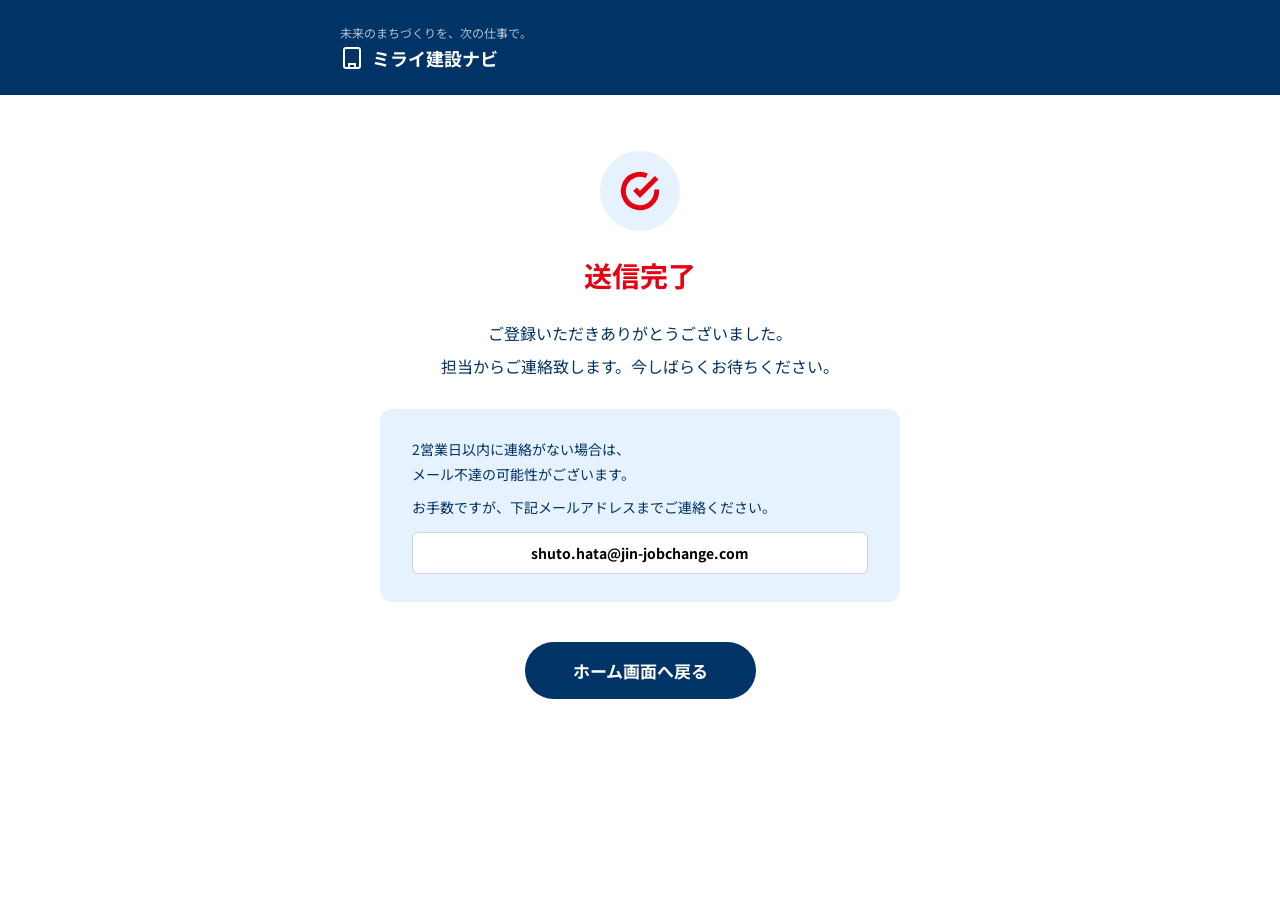
==== thanks.html @ caefb7eb "Add files via upload" ====
<!DOCTYPE html>
<html lang="ja">
<head>
  <meta charset="UTF-8">
  <meta name="viewport" content="width=device-width, initial-scale=1.0">
  <title>送信完了 | ミライ建設ナビ</title>
  <link rel="stylesheet" href="cta.css">
  <link rel="stylesheet" href="thanks.css">
</head>
<body>

  <div class="thanks-page">
    <!-- ====== Header ====== -->
    <div class="thanks-header">
      <div class="thanks-header-inner">
        <p class="thanks-tagline">未来のまちづくりを、次の仕事で。</p>
        <div class="thanks-logo">
          <svg viewBox="0 0 24 24" fill="none" stroke="currentColor" stroke-width="2"><rect x="4" y="2" width="16" height="20" rx="2" ry="2"/><path d="M9 22v-4h6v4"/><path d="M8 6h.01"/><path d="M16 6h.01"/><path d="M12 6h.01"/><path d="M12 10h.01"/><path d="M12 14h.01"/><path d="M16 10h.01"/><path d="M16 14h.01"/><path d="M8 10h.01"/><path d="M8 14h.01"/></svg>
          <span>ミライ建設ナビ</span>
        </div>
      </div>
    </div>

    <!-- ====== Main Content ====== -->
    <div class="thanks-content">
      <!-- Completion Icon -->
      <div class="thanks-icon-wrapper">
        <svg class="thanks-checkmark" viewBox="0 0 24 24" fill="none" stroke="currentColor" stroke-width="3"><path d="M22 11.08V12a10 10 0 1 1-5.93-9.14"/><polyline points="22 4 12 14.01 9 11.01"/></svg>
      </div>

      <h1 class="thanks-title">送信完了</h1>

      <div class="thanks-message">
        <p class="thanks-text">ご登録いただきありがとうございました。</p>
        <p class="thanks-text">担当からご連絡致します。今しばらくお待ちください。</p>
      </div>

      <!-- Info Box -->
      <div class="thanks-info-box">
        <p class="thanks-info-text">2営業日以内に連絡がない場合は、<br>メール不達の可能性がございます。</p>
        <p class="thanks-info-text">お手数ですが、下記メールアドレスまでご連絡ください。</p>
        <p class="thanks-email">shuto.hata@jin-jobchange.com</p>
      </div>

      <!-- Return Button -->
      <a href="index.html" class="thanks-btn">ホーム画面へ戻る</a>
    </div>
  </div>

</body>
</html>
---- cta.css ----
/* ============================================
   ミライ建設ナビ - CTA Form Page Styles
   ============================================ */

@import url('https://fonts.googleapis.com/css2?family=Noto+Sans+JP:wght@400;500;700;800&display=swap');

/* --- Reset --- */
*, *::before, *::after {
  margin: 0;
  padding: 0;
  box-sizing: border-box;
}

body {
  font-family: 'Noto Sans JP', sans-serif;
  background: #f5f5f5;
  min-height: 100vh;
}

/* --- Page Container --- */
.cta-page {
  max-width: 480px;
  margin: 0 auto;
  padding: 0 16px 40px;
  background: #ffffff;
  min-height: 100vh;
}

/* --- Pink Header --- */
.cta-header {
  background: linear-gradient(135deg, #FF3399, #FF66B2);
  color: white;
  text-align: center;
  padding: 32px 20px 24px;
  border-radius: 0 0 24px 24px;
  margin: 0 -16px 24px;
}

.cta-header-icon {
  width: 48px;
  height: 48px;
  margin: 0 auto 12px;
  stroke: white;
}

.cta-header-text {
  font-size: 20px;
  font-weight: 700;
  color: white;
  line-height: 1.4;
}

/* --- Step Navigation --- */
.step-nav {
  display: flex;
  align-items: center;
  justify-content: center;
  gap: 4px;
  margin-bottom: 32px;
  padding: 0 8px;
}

.step-item {
  flex: 1;
  text-align: center;
  padding: 8px 4px;
  border-radius: 8px;
  border: 2px solid #d1d5db;
  background: #ffffff;
  transition: all 0.3s ease;
}

.step-item.active {
  background: #003366;
  border-color: #003366;
}

.step-item.completed {
  background: #e6f2ff;
  border-color: #003366;
}

.step-label {
  font-size: 12px;
  font-weight: 700;
  color: #6b7280;
  display: block;
}

.step-item.active .step-label {
  color: white;
}

.step-item.completed .step-label {
  color: #003366;
}

.step-arrow {
  width: 16px;
  height: 16px;
  color: #9ca3af;
  flex-shrink: 0;
}

@media (min-width: 480px) {
  .step-arrow { width: 20px; height: 20px; }
}

/* --- Step Content --- */
.step-content {
  display: none;
}

.step-content.active {
  display: block;
  animation: fadeIn 0.3s ease;
}

@keyframes fadeIn {
  from { opacity: 0; transform: translateY(8px); }
  to { opacity: 1; transform: translateY(0); }
}

/* --- Form Container --- */
.step-form-container {
  padding: 0 4px;
}

/* --- Form Group --- */
.form-group {
  margin-bottom: 24px;
}

/* --- Form Label --- */
.form-label {
  display: block;
  font-size: 14px;
  font-weight: 700;
  color: #f97316;
  margin-bottom: 8px;
}

/* --- Form Select --- */
.form-select-wrapper {
  position: relative;
}

.form-select {
  width: 100%;
  padding: 14px 48px 14px 16px;
  font-size: 16px;
  font-family: 'Noto Sans JP', sans-serif;
  color: #333333;
  background: #ffffff;
  border: 2px solid #003366;
  border-radius: 8px;
  appearance: none;
  -webkit-appearance: none;
  cursor: pointer;
  transition: border-color 0.2s;
}

.form-select:focus {
  outline: none;
  border-color: #004080;
  box-shadow: 0 0 0 3px rgba(0, 51, 102, 0.1);
}

.form-select option {
  padding: 8px;
  font-size: 15px;
}

.select-arrow {
  position: absolute;
  right: 16px;
  top: 50%;
  transform: translateY(-50%);
  width: 20px;
  height: 20px;
  color: #003366;
  pointer-events: none;
}

/* --- Form Input --- */
.form-input {
  width: 100%;
  padding: 14px 16px;
  font-size: 16px;
  font-family: 'Noto Sans JP', sans-serif;
  color: #333333;
  background: #ffffff;
  border: 2px solid #003366;
  border-radius: 8px;
  transition: border-color 0.2s, box-shadow 0.2s;
}

.form-input::placeholder {
  color: #9ca3af;
}

.form-input:focus {
  outline: none;
  border-color: #004080;
  box-shadow: 0 0 0 3px rgba(0, 51, 102, 0.1);
}

/* --- Form Textarea --- */
.form-textarea {
  width: 100%;
  padding: 14px 16px;
  font-size: 16px;
  font-family: 'Noto Sans JP', sans-serif;
  color: #333333;
  background: #ffffff;
  border: 2px solid #003366;
  border-radius: 8px;
  resize: vertical;
  min-height: 100px;
  line-height: 1.6;
  transition: border-color 0.2s, box-shadow 0.2s;
}

.form-textarea::placeholder {
  color: #9ca3af;
}

.form-textarea:focus {
  outline: none;
  border-color: #004080;
  box-shadow: 0 0 0 3px rgba(0, 51, 102, 0.1);
}

/* --- Privacy Checkbox --- */
.privacy-check {
  margin-bottom: 24px;
  padding: 0 4px;
}

.privacy-label {
  display: flex;
  align-items: flex-start;
  gap: 10px;
  cursor: pointer;
  font-size: 14px;
  color: #003366;
  line-height: 1.5;
}

.privacy-checkbox {
  width: 18px;
  height: 18px;
  margin-top: 2px;
  accent-color: #003366;
  cursor: pointer;
  flex-shrink: 0;
}

/* --- Buttons --- */
.step-buttons {
  padding: 0 4px;
  margin-top: 8px;
}

.btn-next {
  display: flex;
  align-items: center;
  justify-content: center;
  gap: 8px;
  width: 100%;
  padding: 16px 24px;
  font-size: 16px;
  font-weight: 700;
  font-family: 'Noto Sans JP', sans-serif;
  color: white;
  background: #003366;
  border: none;
  border-radius: 50px;
  cursor: pointer;
  transition: background 0.2s, box-shadow 0.2s;
  margin-bottom: 12px;
}

.btn-next:hover {
  background: #004080;
  box-shadow: 0 4px 12px rgba(0, 51, 102, 0.3);
}

.btn-next svg {
  width: 20px;
  height: 20px;
}

.btn-submit {
  display: flex;
  align-items: center;
  justify-content: center;
  gap: 8px;
  width: 100%;
  padding: 16px 24px;
  font-size: 16px;
  font-weight: 700;
  font-family: 'Noto Sans JP', sans-serif;
  color: white;
  background: #003366;
  border: none;
  border-radius: 50px;
  cursor: pointer;
  transition: background 0.2s, box-shadow 0.2s;
  margin-bottom: 12px;
}

.btn-submit:hover {
  background: #004080;
  box-shadow: 0 4px 12px rgba(0, 51, 102, 0.3);
}

.btn-back {
  display: flex;
  align-items: center;
  justify-content: center;
  gap: 8px;
  width: 100%;
  padding: 12px 24px;
  font-size: 14px;
  font-weight: 500;
  font-family: 'Noto Sans JP', sans-serif;
  color: #6b7280;
  background: #ffffff;
  border: 2px solid #d1d5db;
  border-radius: 50px;
  cursor: pointer;
  transition: border-color 0.2s, color 0.2s;
}

.btn-back:hover {
  border-color: #9ca3af;
  color: #374151;
}

.btn-back svg {
  width: 18px;
  height: 18px;
}

/* --- Responsive (Desktop) --- */
@media (min-width: 768px) {
  .cta-page {
    max-width: 600px;
    padding: 0 32px 60px;
  }

  .cta-header {
    padding: 40px 24px 28px;
    border-radius: 0 0 32px 32px;
    margin: 0 -32px 32px;
  }

  .cta-header-icon {
    width: 56px;
    height: 56px;
  }

  .cta-header-text {
    font-size: 22px;
  }

  .step-nav {
    gap: 8px;
    margin-bottom: 40px;
  }

  .step-item {
    padding: 10px 8px;
  }

  .step-label {
    font-size: 14px;
  }

  .step-arrow {
    width: 24px;
    height: 24px;
  }

  .form-label {
    font-size: 15px;
    margin-bottom: 10px;
  }

  .form-select,
  .form-input {
    padding: 16px 52px 16px 20px;
    font-size: 17px;
  }

  .form-textarea {
    padding: 16px 20px;
    font-size: 17px;
  }

  .btn-next,
  .btn-submit {
    padding: 18px 32px;
    font-size: 18px;
  }

  .btn-back {
    padding: 14px 32px;
    font-size: 15px;
  }
}

/* --- Error State --- */
.form-input.error,
.form-select.error {
  border-color: #FF3333;
  box-shadow: 0 0 0 3px rgba(255, 51, 51, 0.1);
}

.error-message {
  color: #FF3333;
  font-size: 13px;
  margin-top: 6px;
  display: none;
}

.error-message.visible {
  display: block;
}
---- thanks.css ----
/* ============================================
   ミライ建設ナビ - Thank You Page Styles
   ============================================ */

/* --- Page Container --- */
.thanks-page {
  min-height: 100vh;
  background: #ffffff;
}

/* --- Header --- */
.thanks-header {
  background: #003366;
  padding: 20px 24px;
}

@media (min-width: 768px) {
  .thanks-header {
    padding: 24px 40px;
  }
}

.thanks-header-inner {
  max-width: 600px;
  margin: 0 auto;
}

.thanks-tagline {
  font-size: 12px;
  color: rgba(255, 255, 255, 0.7);
  margin-bottom: 4px;
}

.thanks-logo {
  display: flex;
  align-items: center;
  gap: 8px;
}

.thanks-logo svg {
  width: 24px;
  height: 24px;
  color: white;
}

.thanks-logo span {
  font-size: 18px;
  font-weight: 700;
  color: white;
}

/* --- Content Area --- */
.thanks-content {
  max-width: 600px;
  margin: 0 auto;
  padding: 40px 24px 60px;
  text-align: center;
}

@media (min-width: 768px) {
  .thanks-content {
    padding: 56px 40px 80px;
  }
}

/* --- Checkmark Icon --- */
.thanks-icon-wrapper {
  width: 80px;
  height: 80px;
  margin: 0 auto 24px;
  background: #e6f2ff;
  border-radius: 50%;
  display: flex;
  align-items: center;
  justify-content: center;
}

.thanks-checkmark {
  width: 40px;
  height: 40px;
  color: #E60012;
}

/* --- Title --- */
.thanks-title {
  font-size: 24px;
  font-weight: 700;
  color: #E60012;
  margin-bottom: 20px;
}

@media (min-width: 768px) {
  .thanks-title {
    font-size: 28px;
    margin-bottom: 24px;
  }
}

/* --- Message --- */
.thanks-message {
  margin-bottom: 28px;
}

.thanks-text {
  font-size: 16px;
  color: #003366;
  line-height: 1.8;
  margin-bottom: 4px;
}

/* --- Info Box --- */
.thanks-info-box {
  background: #E6F2FF;
  border-radius: 12px;
  padding: 24px;
  margin-bottom: 32px;
  text-align: left;
}

@media (min-width: 768px) {
  .thanks-info-box {
    padding: 28px 32px;
    margin-bottom: 40px;
  }
}

.thanks-info-text {
  font-size: 14px;
  color: #003366;
  line-height: 1.8;
  margin-bottom: 8px;
}

.thanks-email {
  font-size: 14px;
  font-weight: 700;
  color: #000000;
  word-break: break-all;
  margin-top: 12px;
  padding: 10px 16px;
  background: #ffffff;
  border-radius: 6px;
  text-align: center;
  border: 1px solid #d1d5db;
}

/* --- Return Button --- */
.thanks-btn {
  display: inline-block;
  padding: 14px 40px;
  font-size: 16px;
  font-weight: 700;
  font-family: 'Noto Sans JP', sans-serif;
  color: white;
  background: #003366;
  border-radius: 50px;
  transition: background 0.2s, box-shadow 0.2s;
  text-decoration: none;
}

.thanks-btn:hover {
  background: #004080;
  box-shadow: 0 4px 12px rgba(0, 51, 102, 0.3);
}

@media (min-width: 768px) {
  .thanks-btn {
    padding: 16px 48px;
    font-size: 17px;
  }
}
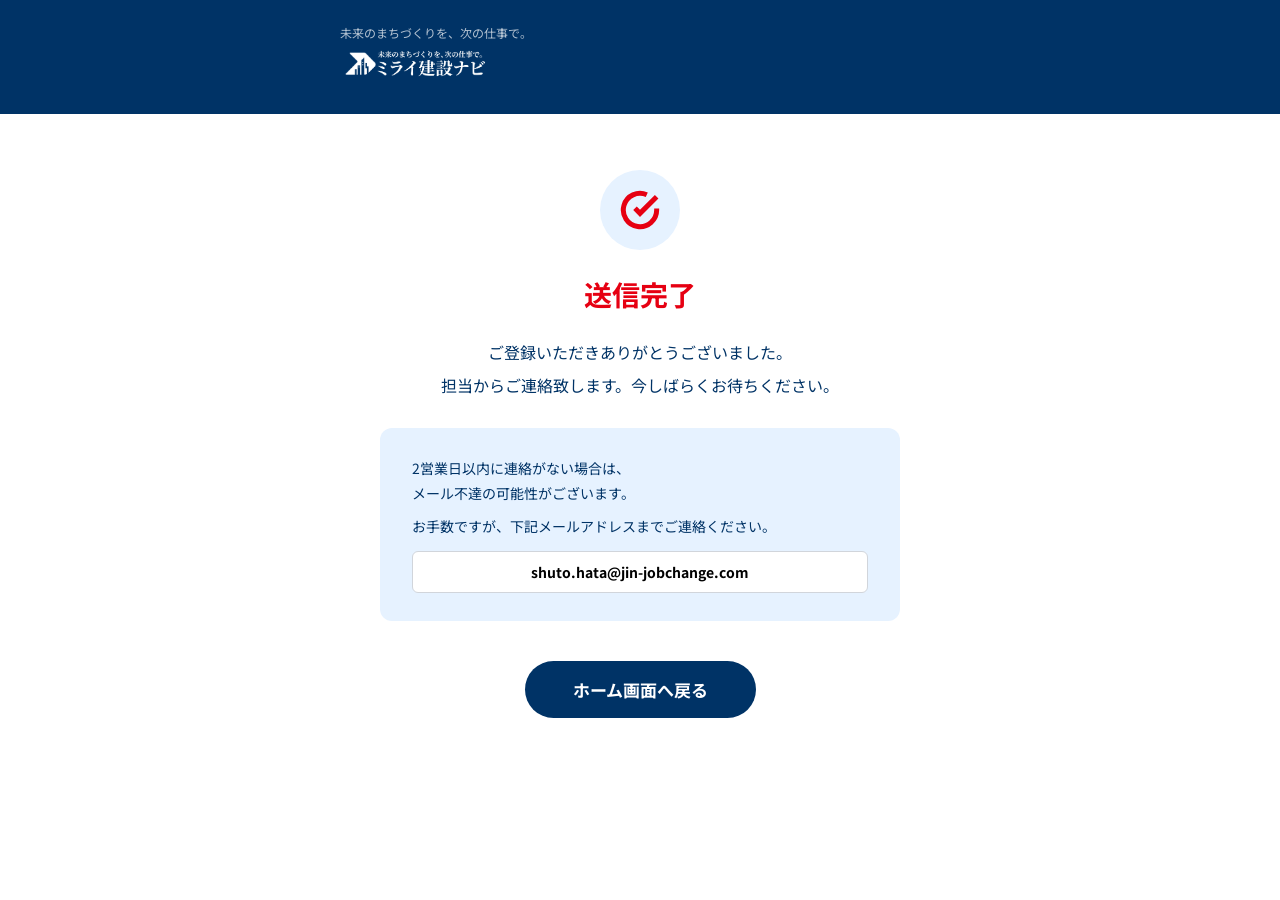
==== commit f32b9c8d: "Add files via upload" ====
--- a/thanks.html
+++ b/thanks.html
@@ -15,8 +15,7 @@
       <div class="thanks-header-inner">
         <p class="thanks-tagline">未来のまちづくりを、次の仕事で。</p>
         <div class="thanks-logo">
-          <svg viewBox="0 0 24 24" fill="none" stroke="currentColor" stroke-width="2"><rect x="4" y="2" width="16" height="20" rx="2" ry="2"/><path d="M9 22v-4h6v4"/><path d="M8 6h.01"/><path d="M16 6h.01"/><path d="M12 6h.01"/><path d="M12 10h.01"/><path d="M12 14h.01"/><path d="M16 10h.01"/><path d="M16 14h.01"/><path d="M8 10h.01"/><path d="M8 14h.01"/></svg>
-          <span>ミライ建設ナビ</span>
+          <img src="images/logo01.png" alt="ミライ建設ナビ" class="thanks-logo-img">
         </div>
       </div>
     </div>
--- a/cta.css
+++ b/cta.css
@@ -19,11 +19,24 @@
 
 /* --- Page Container --- */
 .cta-page {
-  max-width: 480px;
+  max-width: 100%;
   margin: 0 auto;
   padding: 0 16px 40px;
   background: #ffffff;
   min-height: 100vh;
+}
+
+/* --- Desktop: Center the form with proper width --- */
+@media (min-width: 768px) {
+  .cta-page {
+    max-width: 100%;
+    padding: 0 40px 60px;
+  }
+
+  .cta-form-wrapper {
+    max-width: 640px;
+    margin: 0 auto;
+  }
 }
 
 /* --- Pink Header --- */
@@ -345,15 +358,10 @@
 
 /* --- Responsive (Desktop) --- */
 @media (min-width: 768px) {
-  .cta-page {
-    max-width: 600px;
-    padding: 0 32px 60px;
-  }
-
   .cta-header {
-    padding: 40px 24px 28px;
+    padding: 48px 32px 32px;
     border-radius: 0 0 32px 32px;
-    margin: 0 -32px 32px;
+    margin: 0 -40px 32px;
   }
 
   .cta-header-icon {
@@ -362,7 +370,7 @@
   }
 
   .cta-header-text {
-    font-size: 22px;
+    font-size: 24px;
   }
 
   .step-nav {
@@ -371,7 +379,7 @@
   }
 
   .step-item {
-    padding: 10px 8px;
+    padding: 12px 12px;
   }
 
   .step-label {
@@ -381,6 +389,15 @@
   .step-arrow {
     width: 24px;
     height: 24px;
+  }
+
+  .step-form-container {
+    max-width: 640px;
+    margin: 0 auto;
+  }
+
+  .form-group {
+    margin-bottom: 28px;
   }
 
   .form-label {
@@ -397,6 +414,7 @@
   .form-textarea {
     padding: 16px 20px;
     font-size: 17px;
+    min-height: 120px;
   }
 
   .btn-next,
@@ -408,6 +426,17 @@
   .btn-back {
     padding: 14px 32px;
     font-size: 15px;
+  }
+
+  .step-buttons {
+    max-width: 640px;
+    margin: 8px auto 0;
+  }
+
+  .privacy-check {
+    max-width: 640px;
+    margin: 24px auto;
+    padding: 0;
   }
 }
 
--- a/thanks.css
+++ b/thanks.css
@@ -32,21 +32,17 @@
 }
 
 .thanks-logo {
-  display: flex;
-  align-items: center;
-  gap: 8px;
+  margin-bottom: 0;
 }
 
-.thanks-logo svg {
-  width: 24px;
-  height: 24px;
-  color: white;
+.thanks-logo-img {
+  height: 36px;
+  width: auto;
+  filter: brightness(0) invert(1);
 }
 
-.thanks-logo span {
-  font-size: 18px;
-  font-weight: 700;
-  color: white;
+@media (min-width: 768px) {
+  .thanks-logo-img { height: 40px; }
 }
 
 /* --- Content Area --- */
